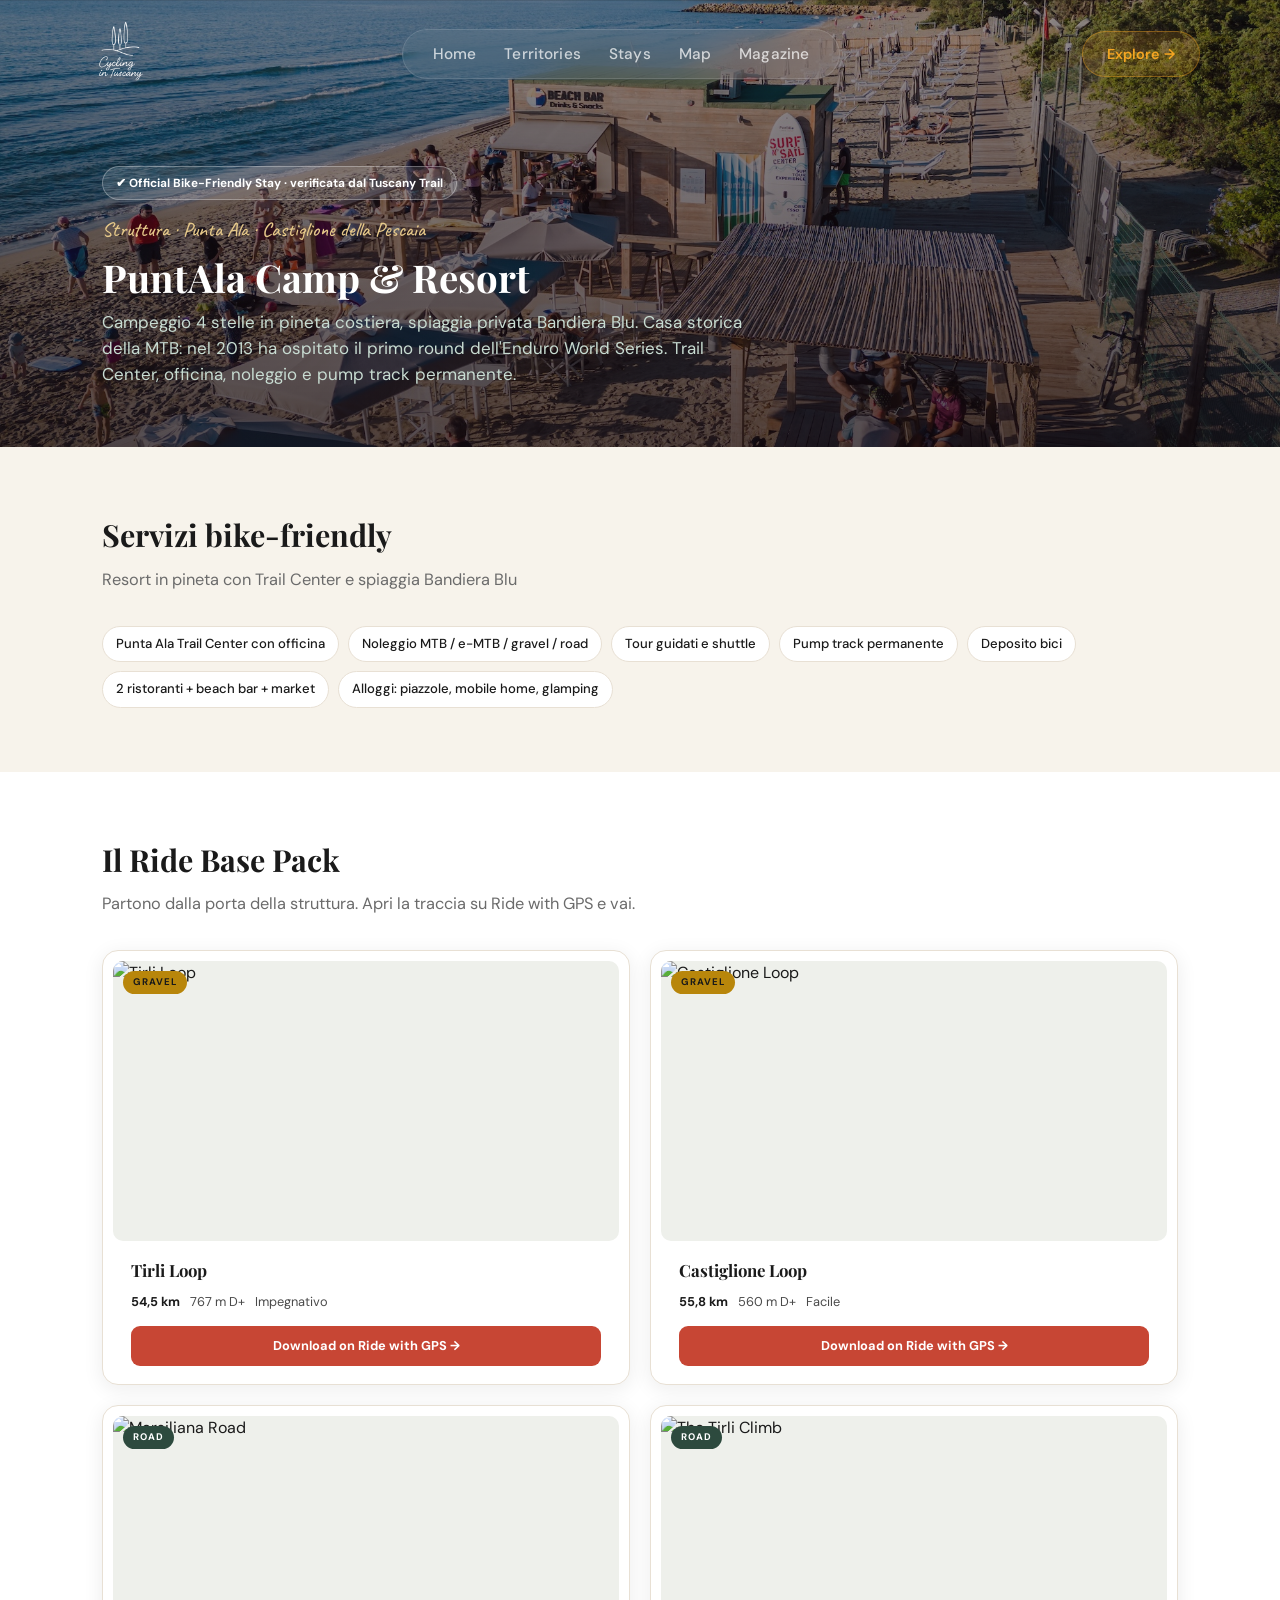
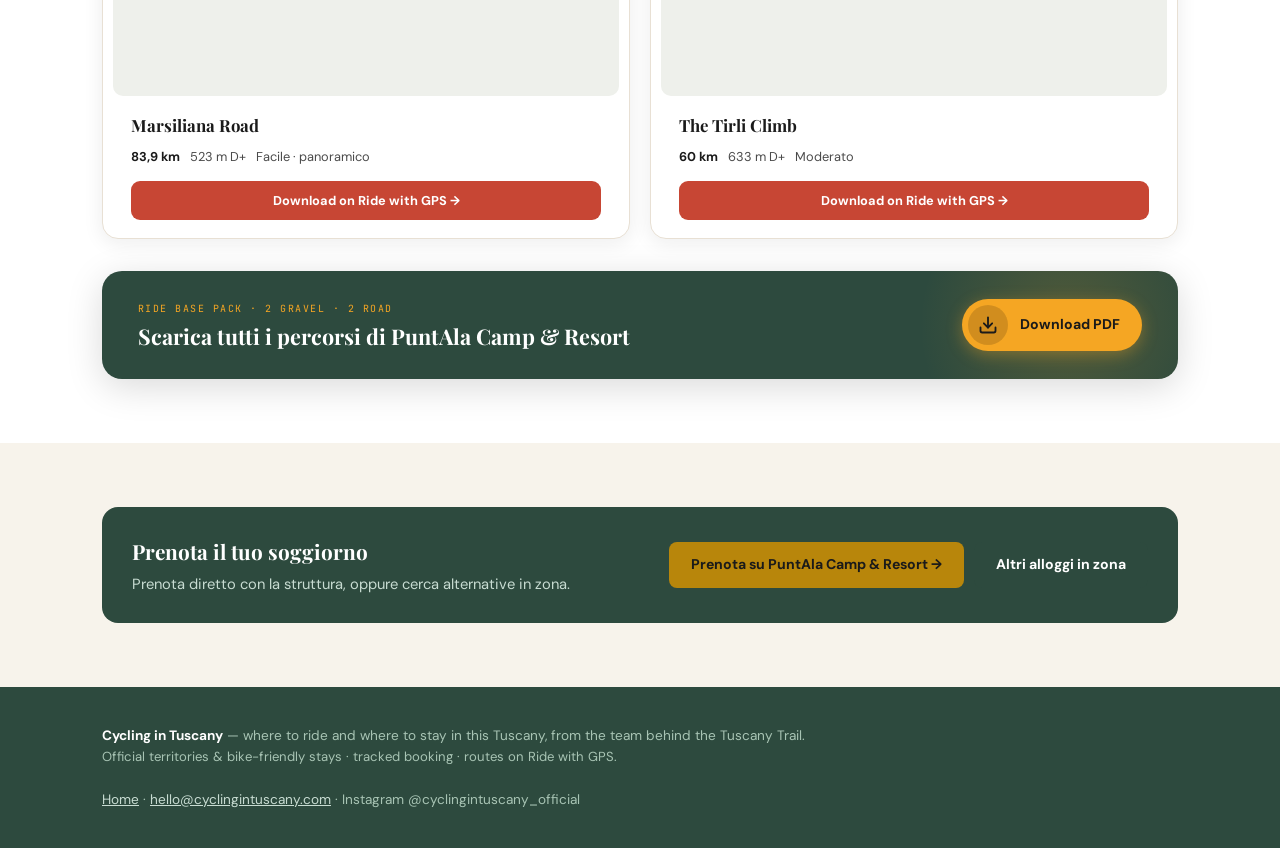
==== strutture/punta-ala.html @ 2495ab02 "primo commit — cycling in tuscany site" ====
<!doctype html><html lang="en"><head><meta charset="utf-8">
<meta name="viewport" content="width=device-width,initial-scale=1">
<title>PuntAla Camp & Resort — Cycling in Tuscany</title>
<link rel="stylesheet" href="../assets/style.css">
<link rel="stylesheet" href="https://unpkg.com/maplibre-gl@4.7.1/dist/maplibre-gl.css"/>
</head><body>
<header class="nav-glass" id="main-nav">
<div class="nav-inner">
<a class="brand" href="../index.html"><img src="../assets/logo.png" alt="Cycling in Tuscany"></a>
<nav class="nav-pill"><ul>
<li><a href="../index.html">Home</a></li>
<li><a href="../index.html#territories">Territories</a></li>
<li><a href="../index.html#stays">Stays</a></li>
<li><a href="../index.html#map">Map</a></li>
<li><a href="../index.html#magazine">Magazine</a></li>
</ul></nav>
<div class="nav-right">
<a class="btn-pill-cta" href="../index.html#map">Explore →</a>
<button class="nav-burger" id="nav-burger" aria-label="Menu">
<span></span><span></span><span></span>
</button>
</div>
</div>
<div class="nav-mobile-panel" id="nav-mobile-panel">
<ul>
<li><a href="../index.html">Home</a></li>
<li><a href="../index.html#territories">Territories</a></li>
<li><a href="../index.html#stays">Stays</a></li>
<li><a href="../index.html#map">Map</a></li>
<li><a href="../index.html#magazine">Magazine</a></li>
</ul>
<a class="btn-pill-cta" href="../index.html#map" style="margin-top:8px;display:inline-block">Explore the map →</a>
</div>
</header>
<script>
(function(){
  var nav=document.getElementById('main-nav');
  var burger=document.getElementById('nav-burger');
  var panel=document.getElementById('nav-mobile-panel');
  var threshold=80;
  function upd(){
    if(window.scrollY>threshold)nav.classList.add('nav-solid');
    else nav.classList.remove('nav-solid');
  }
  window.addEventListener('scroll',upd,{passive:true});
  upd();
  burger.addEventListener('click',function(){
    var open=nav.classList.toggle('nav-open');
    burger.classList.toggle('is-open',open);
  });
  panel.querySelectorAll('a').forEach(function(a){
    a.addEventListener('click',function(){
      nav.classList.remove('nav-open');
      burger.classList.remove('is-open');
    });
  });
})();
</script>
<div class="hero" style="background-image:linear-gradient(rgba(20,10,15,.45),rgba(20,10,15,.72)),url(../images/punta-ala.jpg);background-size:cover;background-position:center"><div class="wrap"><div class="badge-verif">✔ Official Bike-Friendly Stay · verificata dal Tuscany Trail</div><div class="kick">Struttura · Punta Ala · Castiglione della Pescaia</div><h1>PuntAla Camp & Resort</h1><p class="lead">Campeggio 4 stelle in pineta costiera, spiaggia privata Bandiera Blu. Casa storica della MTB: nel 2013 ha ospitato il primo round dell'Enduro World Series. Trail Center, officina, noleggio e pump track permanente.</p></div></div>
<section><div class="wrap"><h2 class="sec">Servizi bike-friendly</h2><p class="sub">Resort in pineta con Trail Center e spiaggia Bandiera Blu</p><div class="chips"><span class="chip">Punta Ala Trail Center con officina</span><span class="chip">Noleggio MTB / e-MTB / gravel / road</span><span class="chip">Tour guidati e shuttle</span><span class="chip">Pump track permanente</span><span class="chip">Deposito bici</span><span class="chip">2 ristoranti + beach bar + market</span><span class="chip">Alloggi: piazzole, mobile home, glamping</span></div></div></section>
<section id="percorsi" style="background:#fff"><div class="wrap">
<h2 class="sec">Il Ride Base Pack</h2><p class="sub">Partono dalla porta della struttura. Apri la traccia su Ride with GPS e vai.</p>
<div class="grid g2"><div class="rcard">
<div class="rcard-preview" style="background:#eef0eb"><img src="https://ridewithgps.com/routes/53993824/full.png" alt="Tirli Loop" loading="lazy" style="width:100%;height:100%;object-fit:contain;display:block">
<span class="rcard-badge gravel">Gravel</span></div>
<div class="rcard-body">
<h4>Tirli Loop</h4>
<div class="rcard-meta"><span><b>54,5 km</b></span><span>767 m D+</span><span>Impegnativo</span></div>
<div class="rcard-reveal"><p class="rcard-hi">Castiglione della Pescaia, Tirli, Cala Violina</p><span class="rcard-surface">43% sterrato</span></div>
<a class="rcard-cta" href="https://ridewithgps.com/routes/53993824" target="_blank" rel="noopener">Download on Ride with GPS →</a>
</div></div><div class="rcard">
<div class="rcard-preview" style="background:#eef0eb"><img src="https://ridewithgps.com/routes/53993827/full.png" alt="Castiglione Loop" loading="lazy" style="width:100%;height:100%;object-fit:contain;display:block">
<span class="rcard-badge gravel">Gravel</span></div>
<div class="rcard-body">
<h4>Castiglione Loop</h4>
<div class="rcard-meta"><span><b>55,8 km</b></span><span>560 m D+</span><span>Facile</span></div>
<div class="rcard-reveal"><p class="rcard-hi">Castiglione, Pian d'Alma, Diaccia Botrona</p><span class="rcard-surface">52% gravel</span></div>
<a class="rcard-cta" href="https://ridewithgps.com/routes/53993827" target="_blank" rel="noopener">Download on Ride with GPS →</a>
</div></div><div class="rcard">
<div class="rcard-preview" style="background:#eef0eb"><img src="https://ridewithgps.com/routes/53993830/full.png" alt="Marsiliana Road" loading="lazy" style="width:100%;height:100%;object-fit:contain;display:block">
<span class="rcard-badge road">Road</span></div>
<div class="rcard-body">
<h4>Marsiliana Road</h4>
<div class="rcard-meta"><span><b>83,9 km</b></span><span>523 m D+</span><span>Facile · panoramico</span></div>
<div class="rcard-reveal"><p class="rcard-hi">Maremma, strada della Marsiliana, Follonica</p><span class="rcard-surface">asfalto</span></div>
<a class="rcard-cta" href="https://ridewithgps.com/routes/53993830" target="_blank" rel="noopener">Download on Ride with GPS →</a>
</div></div><div class="rcard">
<div class="rcard-preview" style="background:#eef0eb"><img src="https://ridewithgps.com/routes/53994046/full.png" alt="The Tirli Climb" loading="lazy" style="width:100%;height:100%;object-fit:contain;display:block">
<span class="rcard-badge road">Road</span></div>
<div class="rcard-body">
<h4>The Tirli Climb</h4>
<div class="rcard-meta"><span><b>60 km</b></span><span>633 m D+</span><span>Moderato</span></div>
<div class="rcard-reveal"><p class="rcard-hi">Castiglione della Pescaia, salita di Tirli</p><span class="rcard-surface">asfalto</span></div>
<a class="rcard-cta" href="https://ridewithgps.com/routes/53994046" target="_blank" rel="noopener">Download on Ride with GPS →</a>
</div></div></div>
<div class="pack-dl-bar">
  <div class="pack-dl-bar-glow"></div>
  <div class="pack-dl-bar-left">
    <div class="pack-dl-label">Ride Base Pack · 2 gravel · 2 road</div>
    <h3 class="pack-dl-title">Scarica tutti i percorsi di PuntAla Camp & Resort</h3>
  </div>
  <div class="pack-dl-bar-right">
    <a class="pack-dl-btn" href="../../guide-pdf/Ride-Base-Pack-Punta-Ala.pdf" target="_blank">
      <span class="pack-dl-circle"><svg width="20" height="20" viewBox="0 0 24 24" fill="none" stroke="#1a1a1a" stroke-width="2.2" stroke-linecap="round" stroke-linejoin="round"><path d="M21 15v4a2 2 0 0 1-2 2H5a2 2 0 0 1-2-2v-4"/><polyline points="7 10 12 15 17 10"/><line x1="12" y1="15" x2="12" y2="3"/></svg></span>
      Download PDF
    </a>
  </div>
</div>
</div></section>
<section><div class="wrap"><div class="cta-band"><div><h3>Prenota il tuo soggiorno</h3><p>Prenota diretto con la struttura, oppure cerca alternative in zona.</p></div><div style="display:flex;gap:10px;flex-wrap:wrap"><a class="btn gold" href="https://www.campingpuntala.it/" target="_blank" rel="noopener">Prenota su PuntAla Camp & Resort →</a><a class="btn dark" href="https://www.stay22.com/allez/roam?aid=694570b3581ec595fca56708&campaign=tuscanytrail&lat=42.811&lng=10.741&product_medium=apps" target="_blank" rel="noopener">Altri alloggi in zona</a></div></div></div></section>
<footer><div class="wrap">
<b style="color:#fff">Cycling in Tuscany</b> — where to ride and where to stay in this Tuscany, from the team behind the Tuscany Trail.<br>
<span class="small">Official territories & bike-friendly stays · tracked booking · routes on Ride with GPS.</span><br><br>
<a href="../index.html">Home</a> · <a href="mailto:hello@cyclingintuscany.com">hello@cyclingintuscany.com</a> · Instagram @cyclingintuscany_official
</div></footer></body></html>
---- assets/style.css ----
@import url('https://fonts.googleapis.com/css2?family=Playfair+Display:ital,wght@0,600;0,700;1,600;1,700&family=Caveat:wght@500&family=DM+Sans:wght@400;500&family=JetBrains+Mono:wght@400;500&display=swap');

:root{
  --font-display:'Playfair Display',Georgia,serif;
  --font-handwritten:'Caveat',cursive;
  --font-body:'DM Sans',-apple-system,BlinkMacSystemFont,sans-serif;
  --ev:#c74634;--ev-dark:#a63828;
  --dark:#2d4a3e;--dark-muted:#3d3d3d;
  --gold:#b8860b;
  --cream:#f7f3eb;--cream-light:#faf8f4;
  --surface:#fff;--muted:#6b6b6b;--border:#e8e0d4;--fg:#1a1a1a;
  --shadow-sm:0 2px 8px rgba(26,26,26,.06);
  --shadow-md:0 4px 20px rgba(26,26,26,.08);
  --shadow-lg:0 8px 40px rgba(26,26,26,.12);
}
*{box-sizing:border-box}
body{margin:0;font-family:var(--font-body);color:var(--fg);background:var(--cream);line-height:1.55}
h1,h2,h3,h4{font-family:var(--font-display)}
a{color:var(--ev)}
.wrap{max-width:1120px;margin:0 auto;padding:0 22px}

/* ===== NAV GLASS ===== */
header.nav-glass{position:fixed;top:0;left:0;right:0;z-index:1000;padding:14px 28px;pointer-events:none;transition:background .3s ease,box-shadow .3s ease,padding .3s ease}
header.nav-glass.nav-solid{background:rgba(9,20,14,.96);backdrop-filter:blur(20px);-webkit-backdrop-filter:blur(20px);box-shadow:0 1px 0 rgba(255,255,255,.07);padding:10px 28px}
header.nav-glass *{pointer-events:auto}
.nav-inner{max-width:1120px;margin:0 auto;display:flex;align-items:center;justify-content:space-between;gap:16px}
.brand{display:flex;align-items:center;text-decoration:none;line-height:1}
.brand img{height:80px;width:auto;display:block;filter:brightness(0) invert(1);opacity:1}
.nav-pill{background:rgba(255,255,255,.07);backdrop-filter:blur(16px);-webkit-backdrop-filter:blur(16px);border:1px solid rgba(255,255,255,.13);border-radius:999px;padding:12px 30px}
.nav-pill ul{list-style:none;display:flex;gap:28px;margin:0;padding:0}
.nav-pill ul a{color:rgba(255,255,255,.72);text-decoration:none;font-size:.96rem;font-weight:500;letter-spacing:.01em;transition:color .2s}
.nav-pill ul a:hover{color:#f5a623}
.nav-right{display:flex;align-items:center;gap:12px}
.sys-tag{display:flex;align-items:center;gap:7px;font-family:'JetBrains Mono',monospace;font-size:.64rem;letter-spacing:.16em;text-transform:uppercase;color:rgba(255,255,255,.45);white-space:nowrap}
.sys-dot{width:6px;height:6px;border-radius:50%;background:#f5a623;animation:syspulse 2s ease-in-out infinite;flex-shrink:0}
@keyframes syspulse{0%,100%{opacity:1;transform:scale(1)}50%{opacity:.4;transform:scale(1.4)}}
.btn-pill-cta{background:rgba(245,166,35,.14);color:#f5a623;border:1px solid rgba(245,166,35,.38);border-radius:999px;padding:11px 24px;font-size:.9rem;font-weight:600;text-decoration:none;transition:all .22s cubic-bezier(.4,0,.2,1)}
.btn-pill-cta:hover{background:#f5a623;color:#0a0a0a;box-shadow:0 0 22px rgba(245,166,35,.4)}
/* hamburger button */
.nav-burger{display:none;flex-direction:column;justify-content:center;gap:5px;background:rgba(255,255,255,.08);border:1px solid rgba(255,255,255,.14);border-radius:10px;padding:9px 11px;cursor:pointer;width:42px;height:42px;pointer-events:auto}
.nav-burger span{display:block;height:2px;background:#fff;border-radius:2px;transition:transform .25s ease,opacity .25s ease}
.nav-burger.is-open span:nth-child(1){transform:translateY(7px) rotate(45deg)}
.nav-burger.is-open span:nth-child(2){opacity:0}
.nav-burger.is-open span:nth-child(3){transform:translateY(-7px) rotate(-45deg)}
/* mobile dropdown panel */
.nav-mobile-panel{display:none;position:absolute;top:100%;left:16px;right:16px;background:rgba(9,20,14,.96);backdrop-filter:blur(20px);-webkit-backdrop-filter:blur(20px);border:1px solid rgba(255,255,255,.12);border-radius:18px;padding:22px 24px 24px;margin-top:8px;box-shadow:0 16px 48px rgba(0,0,0,.5)}
.nav-mobile-panel ul{list-style:none;margin:0 0 16px;padding:0;display:flex;flex-direction:column;gap:4px}
.nav-mobile-panel ul a{display:block;color:rgba(255,255,255,.82);text-decoration:none;font-size:1.08rem;font-weight:500;padding:11px 0;border-bottom:1px solid rgba(255,255,255,.07);transition:color .18s}
.nav-mobile-panel ul li:last-child a{border-bottom:none}
.nav-mobile-panel ul a:hover{color:#f5a623}
header.nav-glass.nav-open .nav-mobile-panel{display:block}
@media(max-width:820px){.nav-pill{display:none}.sys-tag{display:none}.nav-burger{display:flex}}
@media(max-width:560px){.btn-pill-cta{display:none}}

/* photo slots */
.photo{background-size:cover;background-position:center;position:relative}
.photo .cap{position:absolute;left:10px;bottom:10px;background:rgba(0,0,0,.5);color:#fff;font-size:.64rem;letter-spacing:.02em;padding:4px 9px;border-radius:6px;font-weight:600}

/* kicker — handwritten */
.kick{font-family:var(--font-handwritten);font-size:1.25rem;font-weight:500;letter-spacing:0;text-transform:none;color:#e6c98a;margin-bottom:10px}

/* ===== GLASS HERO (home) ===== */
.hero-glass{position:relative;min-height:100vh;display:flex;align-items:center;overflow:hidden;background:#09140e;padding-top:80px}
.hero-bg{position:absolute;inset:0;background-size:cover;background-position:center;opacity:.32;filter:saturate(.75)}
.hero-glow-gold{position:absolute;top:-80px;right:-60px;width:650px;height:650px;background:radial-gradient(circle,rgba(245,166,35,.22) 0%,transparent 65%);filter:blur(60px);pointer-events:none}
.hero-glow-green{position:absolute;bottom:-60px;left:5%;width:500px;height:500px;background:radial-gradient(circle,rgba(45,74,62,.55) 0%,transparent 70%);filter:blur(80px);pointer-events:none}
.hero-grid{position:relative;z-index:2;display:grid;grid-template-columns:1.15fr 1fr;gap:56px;align-items:center;padding-top:48px;padding-bottom:80px}
.hero-left{min-width:0}
.hero-sys-tag{display:inline-flex;align-items:center;gap:8px;font-family:'JetBrains Mono',monospace;font-size:.65rem;letter-spacing:.18em;text-transform:uppercase;color:rgba(255,255,255,.45);margin-bottom:24px}
.hero-title{font-size:4.6rem;line-height:.9;color:#fff;margin:0 0 26px;letter-spacing:-.03em;font-weight:700;font-family:var(--font-display)}
.hero-em{font-style:italic;background:linear-gradient(90deg,#f5a623 0%,#e6c98a 60%,rgba(255,255,255,.9) 100%);-webkit-background-clip:text;-webkit-text-fill-color:transparent;background-clip:text}
.hero-lead{font-size:1.04rem;color:rgba(255,255,255,.62);max-width:460px;line-height:1.68;margin:0 0 36px}
.hero-actions{display:flex;gap:13px;flex-wrap:wrap;align-items:center}
.btn.neon-glow{box-shadow:0 0 28px rgba(245,166,35,.35);border-radius:999px;padding:13px 28px}
.btn.ghost-white{background:transparent;border:1px solid rgba(255,255,255,.22);color:rgba(255,255,255,.78);padding:12px 22px;border-radius:999px;text-decoration:none;font-size:.88rem;font-weight:500;transition:all .22s;display:inline-block}
.btn.ghost-white:hover{background:rgba(255,255,255,.1);color:#fff}
/* glass card right */
.hero-right{position:relative;padding-bottom:40px}
.glass-hero-card{background:rgba(255,255,255,.05);backdrop-filter:blur(20px);-webkit-backdrop-filter:blur(20px);border:1px solid rgba(255,255,255,.13);border-radius:1.6rem;overflow:hidden;box-shadow:0 24px 64px rgba(0,0,0,.55)}
@keyframes floatanim{0%,100%{transform:translateY(0)}50%{transform:translateY(-14px)}}
.glass-card-img{height:240px;background-size:cover;background-position:center;position:relative}
.glass-card-badge{position:absolute;top:12px;left:12px;background:rgba(245,166,35,.92);color:#1a1a1a;font-size:.62rem;font-weight:700;letter-spacing:.1em;text-transform:uppercase;padding:5px 12px;border-radius:999px}
.glass-card-body{padding:20px 22px 22px}
.glass-card-label{font-family:'JetBrains Mono',monospace;font-size:.62rem;letter-spacing:.12em;text-transform:uppercase;color:#f5a623;margin-bottom:6px}
.glass-hero-card h3{font-size:1.28rem;color:#fff;margin:0 0 5px}
.glass-card-meta{font-size:.78rem;color:rgba(255,255,255,.42);margin-bottom:14px}
.glass-card-link{font-size:.82rem;font-weight:600;color:#f5a623;text-decoration:none;letter-spacing:.02em}
.glass-card-link:hover{color:#e6c98a}
.float-badge{position:absolute;bottom:-14px;left:-24px;background:rgba(30,50,40,.75);backdrop-filter:blur(14px);-webkit-backdrop-filter:blur(14px);border:1px solid rgba(255,255,255,.14);border-radius:999px;padding:10px 18px;display:flex;align-items:center;gap:8px;font-size:.76rem;color:rgba(255,255,255,.82);font-weight:600;box-shadow:0 8px 28px rgba(0,0,0,.35);white-space:nowrap}
/* subpage hero — keep padding for fixed nav */
.hero,.feature,.fullhero{padding-top:0}
.hero .wrap,.feature .wrap,.fullhero .wrap{padding-top:96px}
@media(max-width:860px){.hero-grid{grid-template-columns:1fr}.hero-right{display:none}.hero-title{font-size:3.2rem}}
@media(max-width:480px){.hero-title{font-size:2.4rem}}

/* feature (Campiglia) */
.feature{position:relative;min-height:70vh;display:flex;align-items:flex-end;color:#fff;background-size:cover;background-position:center;border-bottom:5px solid var(--gold)}
.feature .wrap{position:relative;z-index:2;padding-bottom:52px;padding-top:60px}
.feature .ribbon{display:inline-block;background:var(--gold);color:#1a1a1a;font-weight:700;font-size:.7rem;letter-spacing:.1em;text-transform:uppercase;padding:6px 13px;border-radius:999px;margin-bottom:16px;font-family:var(--font-body)}
.feature h2{font-size:2.6rem;margin:.2em 0 .35em;line-height:1.05;max-width:600px}
.feature p{font-size:1.08rem;max-width:620px;color:#f2ede9;margin:0 0 22px}
@media(max-width:640px){.feature h2{font-size:1.9rem}}

/* buttons */
.btn{display:inline-block;text-decoration:none;font-weight:700;font-size:.88rem;padding:12px 22px;border-radius:8px;text-align:center;cursor:pointer;font-family:var(--font-body)}
.btn.gold{background:var(--gold);color:#1a1a1a}
.btn.primary{background:var(--ev);color:#fff}
.btn.dark{background:var(--dark);color:#fff}
.btn.ghost{background:transparent;border:1.7px solid var(--ev);color:var(--ev)}
.btn.light{background:#fff;color:var(--dark)}

/* sections */
section{padding:64px 0}
h2.sec{font-size:1.9rem;margin:0 0 8px}
.sub{color:var(--muted);margin:0 0 34px;font-size:1.02rem;max-width:640px}
.grid{display:grid;gap:20px}
.g3{grid-template-columns:repeat(3,1fr)}
@media(max-width:900px){.g3{grid-template-columns:1fr}}

/* ===== DESTINATION CARDS (stays) ===== */
.stays-grid{display:grid;grid-template-columns:repeat(3,1fr);gap:20px;max-width:1320px;margin:0 auto}
.dcard-outer{width:100%;height:560px}
.dcard{position:relative;width:100%;height:100%;border-radius:20px;overflow:hidden;box-shadow:0 0 40px -15px hsl(var(--tc)/.5);transition:transform .5s ease,box-shadow .5s ease}
.dcard:hover{transform:scale(1.03);box-shadow:0 0 60px -15px hsl(var(--tc)/.65)}
.dcard-bg{position:absolute;inset:0;background-size:cover;background-position:center;transition:transform .5s ease}
.dcard:hover .dcard-bg{transform:scale(1.1)}
.dcard-grad{position:absolute;inset:0;background:linear-gradient(to top,hsl(var(--tc)/.92),hsl(var(--tc)/.62) 30%,transparent 62%)}
.dcard-cover{position:absolute;inset:0;z-index:1}
.dcard-body{position:relative;z-index:2;display:flex;flex-direction:column;justify-content:flex-end;height:100%;padding:26px;color:#fff}
.dcard-body h3{font-size:1.9rem;font-weight:700;letter-spacing:-.025em;margin:0 0 5px;color:#fff;font-family:var(--font-display);line-height:1.05}
.dcard-body p{font-size:.85rem;color:rgba(255,255,255,.78);margin:0;font-weight:500}
.dcard-btn{position:relative;z-index:3;margin-top:22px;display:flex;align-items:center;justify-content:space-between;background:hsl(var(--tc)/.2);backdrop-filter:blur(12px);-webkit-backdrop-filter:blur(12px);border:1px solid hsl(var(--tc)/.32);border-radius:10px;padding:12px 16px;color:#fff;font-size:.84rem;font-weight:600;letter-spacing:.03em;text-decoration:none;transition:background .3s,border-color .3s}
.dcard:hover .dcard-btn{background:hsl(var(--tc)/.42);border-color:hsl(var(--tc)/.55)}
.dcard-btn svg,.dcard-btn-sec svg{transition:transform .3s;flex-shrink:0}
.dcard:hover .dcard-btn svg,.dcard:hover .dcard-btn-sec svg{transform:translateX(4px)}
.dcard-btn-sec{position:relative;z-index:3;margin-top:10px;display:flex;align-items:center;justify-content:space-between;background:#f5a623;border:none;border-radius:10px;padding:12px 16px;color:#1a1a1a;font-size:.84rem;font-weight:700;letter-spacing:.03em;text-decoration:none;box-shadow:0 4px 18px rgba(245,166,35,.35);transition:background .3s,box-shadow .3s,transform .2s}
.dcard:hover .dcard-btn-sec{background:#ffc142;box-shadow:0 6px 24px rgba(245,166,35,.55);transform:translateY(-1px)}
@media(max-width:860px){.stays-grid{grid-template-columns:1fr}.dcard-outer{height:400px}}
@media(max-width:560px){.dcard-outer{height:340px}}

/* territory cards + coming soon */
.tcard{position:relative;display:flex;flex-direction:column;overflow:hidden;border-radius:16px;background:var(--surface);border:1px solid var(--border);box-shadow:var(--shadow-md);text-decoration:none;color:inherit;transition:.2s;min-height:280px;justify-content:flex-end}
.tcard:hover{transform:translateY(-4px);box-shadow:var(--shadow-lg)}
.tcard .photo{position:absolute;inset:0;height:100%}
.tcard .tbody{position:relative;z-index:2;padding:22px;color:#fff;background:linear-gradient(transparent,rgba(26,26,26,.88))}
.tcard .tag{font-size:.64rem;font-weight:700;letter-spacing:.08em;text-transform:uppercase;color:#e6c98a;font-family:var(--font-body)}
.tcard h3{margin:5px 0 3px;font-size:1.35rem}
.tcard .town{color:#e9dde4;font-size:.86rem;margin:0 0 8px}
.tcard .go{font-weight:700;font-size:.84rem;color:#fff;font-family:var(--font-body)}
.tsoon{display:flex;align-items:center;justify-content:center;text-align:center;min-height:280px;border-radius:16px;border:2px dashed #d9cfc4;color:var(--muted);background:#fff;font-weight:700}
.tsoon span{display:block;font-size:.7rem;letter-spacing:.1em;text-transform:uppercase;color:var(--ev);margin-bottom:6px;font-family:var(--font-body)}

/* leaflet */
#map-el,#map-ter{height:620px;margin-top:0}
.map-hcard{border-radius:1.6rem 1.6rem 0 0;overflow:hidden;box-shadow:0 8px 40px rgba(0,0,0,.18);margin-bottom:0}
.map-hcard-body{background:rgba(30,52,42,.62);backdrop-filter:blur(20px);-webkit-backdrop-filter:blur(20px);border:1px solid rgba(255,255,255,.1);border-bottom:none;padding:36px 40px;text-align:center}
.mapleg{display:flex;gap:20px;flex-wrap:wrap;margin-top:16px;font-size:.84rem}
.mapleg span{display:inline-flex;align-items:center;gap:7px}
.dot{width:13px;height:13px;border-radius:50%;display:inline-block}

/* cta band + editorial + accordion */
.cta-band{background:var(--dark);color:#fff;border-radius:16px;padding:28px 30px;display:flex;align-items:center;justify-content:space-between;gap:22px;flex-wrap:wrap}
.cta-band h3{margin:0;font-size:1.3rem}.cta-band p{margin:5px 0 0;color:#c8dcd2;font-size:.92rem}
.card{background:var(--surface);border:1px solid var(--border);border-radius:14px;padding:18px 20px;box-shadow:var(--shadow-sm)}
.card h3{margin:.1em 0 .4em;font-size:1.12rem}.card p{margin:0;color:#4a4a4a;font-size:.92rem}
.chips{display:flex;flex-wrap:wrap;gap:9px}.chip{background:#fff;border:1px solid var(--border);border-radius:999px;padding:7px 13px;font-size:.82rem;font-weight:500}
/* route cards */
.rcard{background:var(--surface);border:1px solid var(--border);border-radius:16px;overflow:hidden;box-shadow:var(--shadow-md);transition:transform .3s cubic-bezier(.25,1,.5,1),box-shadow .3s ease;padding:10px 10px 0}
.rcard:hover{transform:translateY(-5px);box-shadow:var(--shadow-lg)}
.rcard-preview{position:relative;height:280px;overflow:hidden;border-radius:10px}
.rp-gravel{background:linear-gradient(135deg,#c9960e 0%,#7a5010 100%)}
.rp-road{background:linear-gradient(135deg,#2d4a3e 0%,#182d25 100%)}
.rcard-badge{position:absolute;top:10px;left:10px;font-size:.6rem;font-weight:700;letter-spacing:.1em;text-transform:uppercase;padding:4px 10px;border-radius:999px;font-family:var(--font-body)}
.rcard-badge.gravel{background:#b8860b;color:#1a1a1a}
.rcard-badge.road{background:#2d4a3e;color:#fff}
.rcard-body{padding:16px 18px 18px}
.rcard h4{margin:0 0 9px;font-size:1.05rem;font-family:var(--font-display);color:var(--fg)}
.rcard-meta{display:flex;gap:10px;flex-wrap:wrap;font-size:.8rem;color:#4a4a4a}
.rcard-meta b{color:var(--fg);font-weight:700}
.rcard-reveal{max-height:0;overflow:hidden;transition:max-height .3s ease,opacity .25s ease;opacity:0}
.rcard:hover .rcard-reveal{max-height:120px;opacity:1}
.rcard-hi{font-size:.82rem;color:var(--muted);margin:9px 0 6px}
.rcard-surface{display:inline-block;font-size:.72rem;color:var(--dark);background:#f0ece4;border-radius:6px;padding:3px 9px;font-weight:500;font-family:var(--font-body)}
.rcard-cta{display:block;margin-top:14px;background:var(--ev);color:#fff;font-weight:700;font-size:.8rem;padding:10px 14px;border-radius:9px;text-decoration:none;text-align:center;font-family:var(--font-body)}
.rcard-cta:hover{background:var(--ev-dark);color:#fff}
.g2{grid-template-columns:repeat(2,1fr)}@media(max-width:820px){.g2{grid-template-columns:1fr}}

/* subpage hero */
.hero{color:#fff;padding:70px 0 60px;background:linear-gradient(120deg,var(--dark),#1a3a2e)}
.hero.premium{background:linear-gradient(120deg,#2d4a3e,#6b4a10 120%);border-bottom:4px solid var(--gold)}
.hero h1{font-size:2.4rem;margin:.3em 0 .3em;line-height:1.05;max-width:760px}.hero p.lead{font-size:1.06rem;max-width:640px;color:#c8dcd2;margin:0}
.ribbon{display:inline-block;background:var(--gold);color:#1a1a1a;font-weight:700;font-size:.7rem;letter-spacing:.1em;text-transform:uppercase;padding:6px 13px;border-radius:999px;margin-bottom:14px;font-family:var(--font-body)}
.ribbon.std{background:#c8dcd2;color:#2d4a3e}
.badge-verif{display:inline-flex;align-items:center;gap:7px;background:rgba(255,255,255,.12);border:1px solid rgba(255,255,255,.3);color:#fff;font-weight:700;font-size:.74rem;padding:7px 13px;border-radius:999px;margin-bottom:14px;font-family:var(--font-body)}
.editorial{background:#fff;border-radius:16px;padding:26px 28px;border:1px solid var(--border);box-shadow:var(--shadow-sm)}.editorial p{font-size:1rem;color:#3a3a3a}
.acc{background:#fff;border:1px solid var(--border);border-radius:12px;margin-bottom:10px;overflow:hidden}.acc summary{cursor:pointer;padding:14px 18px;font-weight:700;list-style:none}.acc summary:focus,.acc summary:focus-visible{outline:none!important;box-shadow:none!important}.acc summary::-webkit-details-marker{display:none}.acc summary::after{content:"+";float:right;color:var(--ev);font-weight:700}.acc[open] summary::after{content:"–"}.acc .ab{padding:0 18px 16px;color:#4a4a4a;font-size:.92rem}

/* pack download bar */
.pack-dl-bar{position:relative;display:flex;align-items:center;justify-content:space-between;gap:24px;margin-top:32px;background:var(--dark);border-radius:20px;padding:28px 36px;overflow:hidden;transition:box-shadow .3s;box-shadow:0 8px 36px rgba(0,0,0,.15)}
.pack-dl-bar:hover{box-shadow:0 12px 48px rgba(0,0,0,.22)}
.pack-dl-bar-glow{position:absolute;right:-40px;top:50%;transform:translateY(-50%);width:300px;height:300px;background:radial-gradient(circle,rgba(245,166,35,.18) 0%,transparent 70%);pointer-events:none}
.pack-dl-bar-left{position:relative;z-index:1}
.pack-dl-label{font-family:'JetBrains Mono',monospace;font-size:.62rem;letter-spacing:.15em;text-transform:uppercase;color:#f5a623;margin-bottom:8px}
.pack-dl-title{font-size:1.35rem;font-weight:700;color:#fff;margin:0;font-family:var(--font-display);line-height:1.2}
.pack-dl-bar-right{position:relative;z-index:1;display:flex;align-items:center;gap:16px;flex-shrink:0}
.pack-dl-btn{display:inline-flex;align-items:center;gap:0;background:#f5a623;color:#1a1a1a;font-weight:700;font-size:.88rem;padding:6px 22px 6px 6px;border-radius:999px;transition:background .2s,transform .2s;box-shadow:0 4px 16px rgba(245,166,35,.35);white-space:nowrap;text-decoration:none}
.pack-dl-bar:hover .pack-dl-btn{background:#ffc142;transform:translateY(-1px)}
.pack-dl-circle{display:flex;align-items:center;justify-content:center;width:40px;height:40px;border-radius:50%;background:rgba(0,0,0,.15);margin-right:12px;flex-shrink:0}
@media(max-width:640px){.pack-dl-bar{flex-direction:column;text-align:center;padding:24px}.pack-dl-bar-right{flex-direction:column}}

/* stats strip */
.stat-band{background:var(--dark);padding:40px 0}
.stat-band-grid{display:grid;grid-template-columns:repeat(4,1fr);gap:20px;text-align:center}
.stat-num{font-size:2.6rem;font-weight:900;color:#f5a623;font-family:var(--font-display);line-height:1}
.stat-lbl{color:#a8c4b4;font-size:.72rem;font-weight:700;letter-spacing:.1em;text-transform:uppercase;margin-top:6px}
@media(max-width:600px){.stat-band-grid{grid-template-columns:repeat(2,1fr);gap:28px}}


/* territory hero stats */
.her-stats{display:flex;gap:0;margin-top:36px;border-top:1px solid rgba(255,255,255,.18);padding-top:24px;flex-wrap:wrap}
.her-stat{display:flex;flex-direction:column;padding-right:36px;margin-right:36px;border-right:1px solid rgba(255,255,255,.18)}
.her-stat:last-child{border-right:none;padding-right:0;margin-right:0}
.her-stat-num{font-size:1.5rem;font-weight:900;color:#f5a623;font-family:var(--font-display);line-height:1}
.her-stat-lbl{color:rgba(255,255,255,.6);font-size:.65rem;font-weight:700;letter-spacing:.13em;text-transform:uppercase;margin-top:5px}
@media(max-width:600px){.her-stat{padding-right:24px;margin-right:24px}.her-stat-num{font-size:1.2rem}}


/* social proof band */
.proof-band{background:var(--dark);padding:68px 0;color:#fff}
.proof-layout{display:grid;grid-template-columns:1fr 420px;gap:64px;align-items:center}
.proof-content{min-width:0}
.proof-band h2{font-size:2rem;margin:.4em 0 .6em;max-width:none;color:#fff;line-height:1.15}
.proof-band p{color:#c8dcd2;font-size:1rem;max-width:none;line-height:1.65;margin:0}
.proof-stats{display:flex;gap:40px;margin-top:32px;flex-wrap:wrap}
.proof-stat-num{font-size:1.9rem;font-weight:900;color:#f5a623;font-family:var(--font-display);line-height:1}
.proof-stat-lbl{font-size:.76rem;color:#a8c4b4;margin-top:4px;letter-spacing:.04em}
.proof-img-wrap{aspect-ratio:1/1;border-radius:18px;overflow:hidden;box-shadow:0 12px 48px rgba(0,0,0,.45)}
.proof-img-wrap img{width:100%;height:100%;object-fit:cover;display:block}
.tt-logo{margin:22px 0 28px}
.tt-logo img{height:54px;width:auto;display:block;filter:brightness(0) invert(1)}
.tt-logo-text{font-family:var(--font-display);font-size:1.6rem;font-weight:700;color:#f5a623;letter-spacing:.18em;text-transform:uppercase;line-height:1;display:flex;flex-direction:column;gap:0}
.tt-logo-text span{display:block}
.tt-logo-text span:first-child{font-size:1.1rem;letter-spacing:.32em;color:#a8c4b4;font-weight:400}
@media(max-width:900px){.proof-layout{grid-template-columns:1fr;gap:40px}.proof-img-wrap{max-width:480px}}
@media(max-width:560px){.proof-img-wrap{max-width:100%}}

/* cosa vedere cards (blogs-3 style) */
.cvcard{display:flex;flex-direction:column;gap:0;padding:10px;border-radius:14px;text-decoration:none;color:inherit;transition:background .2s ease;cursor:default}
.cvcard:hover{background:rgba(0,0,0,.03)}
.cvcard-img{aspect-ratio:16/9;border-radius:10px;overflow:hidden;background:var(--border);box-shadow:0 1px 6px rgba(0,0,0,.08),0 0 0 1px rgba(0,0,0,.06);margin-bottom:12px;position:relative}
.cvcard-img img{width:100%;height:100%;object-fit:cover;display:block;transition:transform .45s cubic-bezier(.25,1,.5,1)}
.cvcard:hover .cvcard-img img{transform:scale(1.05)}
.cvcard-img-placeholder{width:100%;height:100%;background:linear-gradient(135deg,#e8e0d4 0%,#d4ccc0 100%);display:flex;align-items:center;justify-content:center}
.cvcard-img-placeholder svg{opacity:.3}
.cvcard-body{padding:4px 6px 6px}
.cvcard h3{margin:0 0 6px;font-size:1.05rem;font-family:var(--font-display);line-height:1.25;font-weight:600}
.cvcard p{margin:0;font-size:.88rem;color:var(--muted);line-height:1.5;display:-webkit-box;-webkit-line-clamp:3;-webkit-box-orient:vertical;overflow:hidden}

/* maplibre pin pulse */
@keyframes pinpulse{0%{transform:scale(1);opacity:.75}60%{transform:scale(2.8);opacity:.15}100%{transform:scale(3.2);opacity:0}}

/* maplibre popup */
.maplibregl-map{overflow:hidden}
#map-el,#map-ter{overflow:hidden;clip-path:inset(0)}
.maplibregl-popup{z-index:1500}
.maplibregl-popup-content{border-radius:12px!important;padding:14px 16px!important;box-shadow:var(--shadow-lg)!important;font-family:var(--font-body)}

footer{background:var(--dark);color:#a8c4b4;padding:38px 0;margin-top:0;font-size:.85rem}footer a{color:#c8dcd2}
.muted{color:var(--muted)}.small{font-size:.82rem}
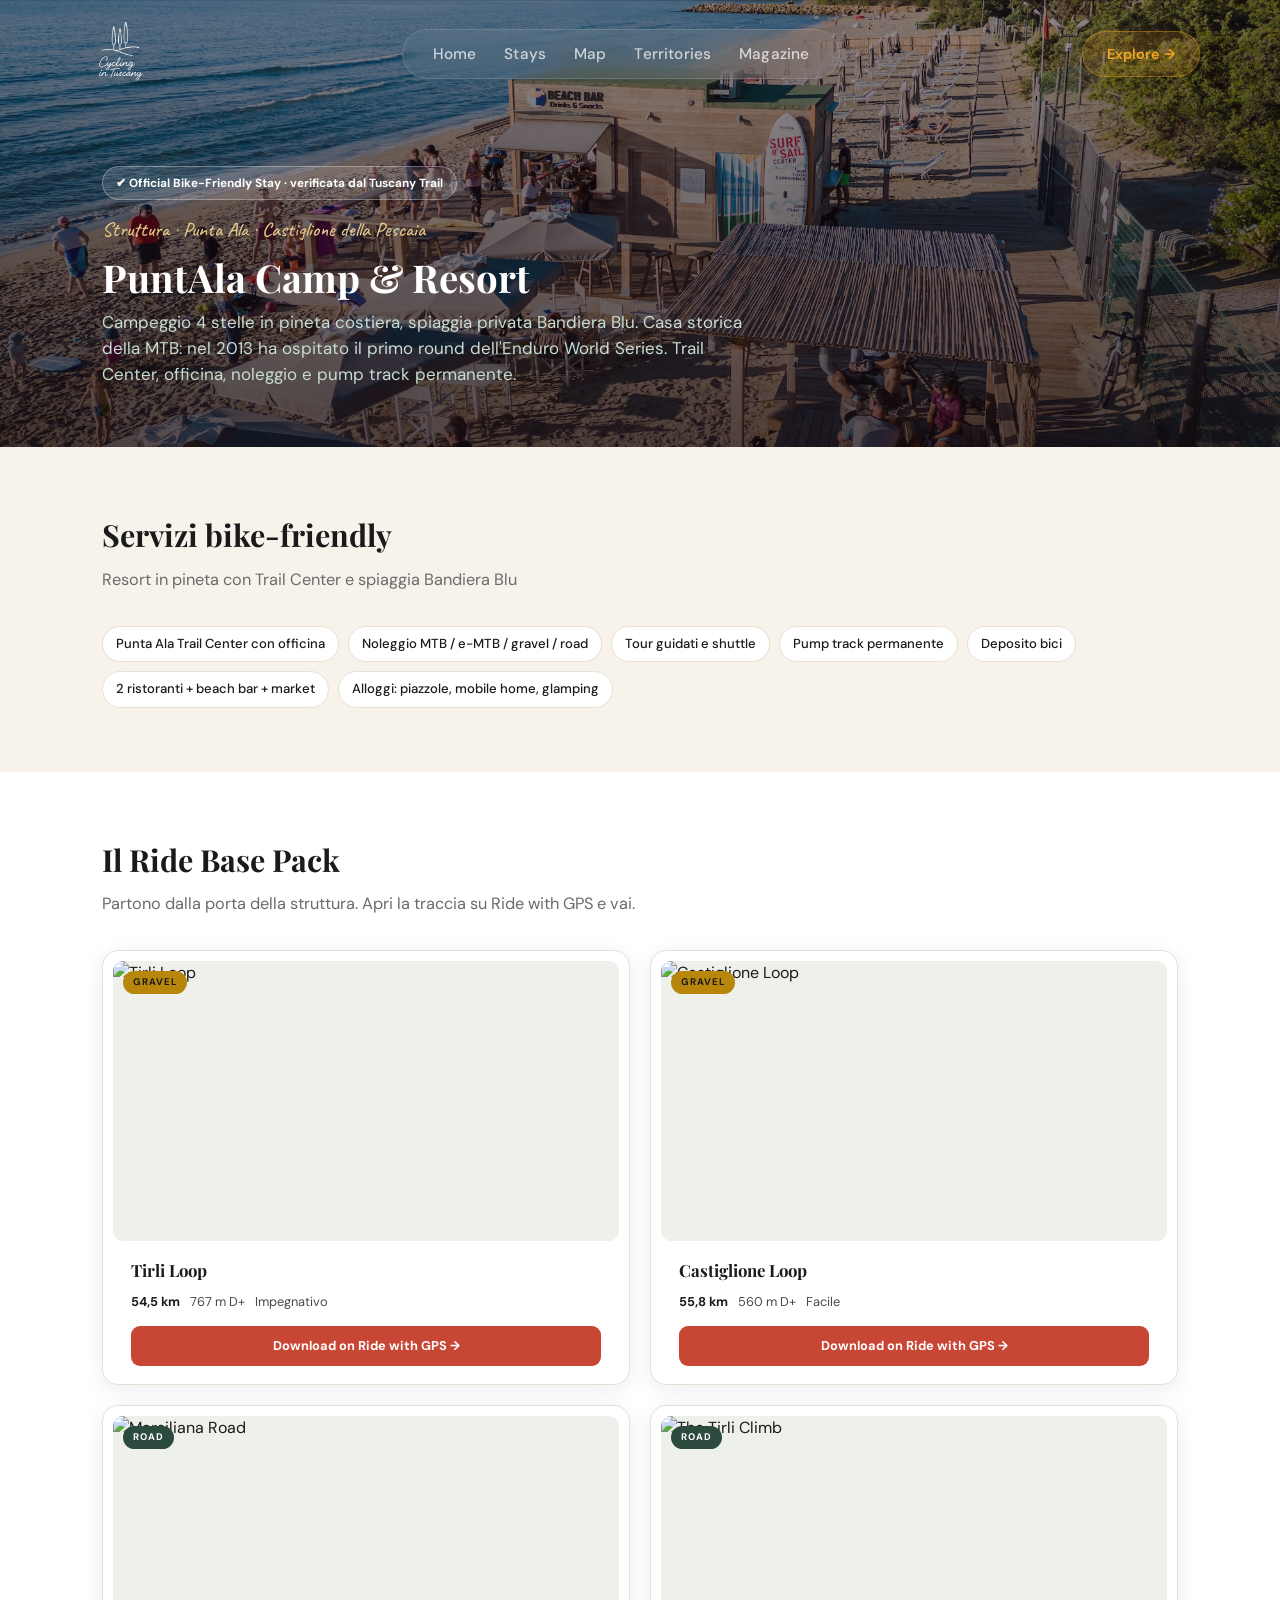
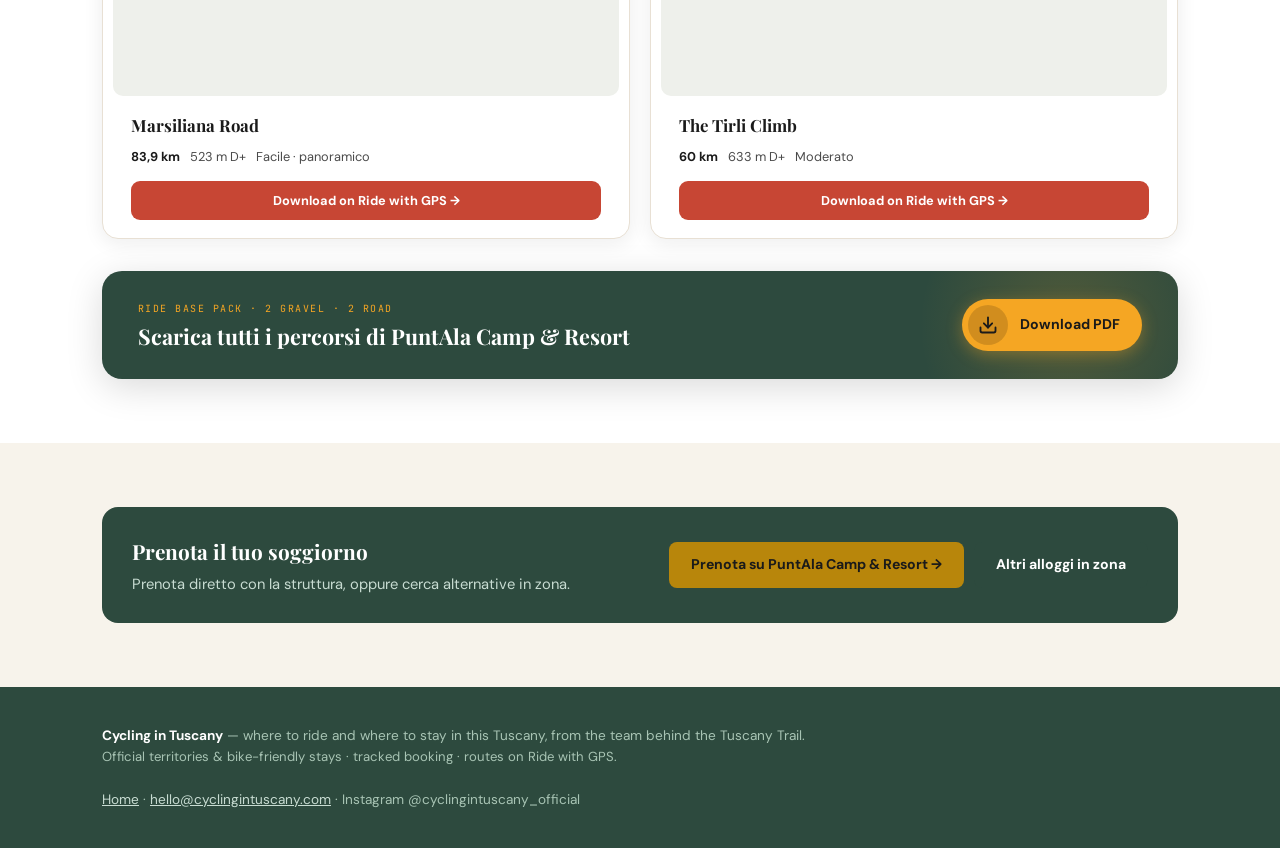
==== commit 67195a83: "nav: ordine voci allineato all'ordine delle sezioni (Stays → Map → Territories)" ====
--- a/strutture/punta-ala.html
+++ b/strutture/punta-ala.html
@@ -9,9 +9,9 @@
 <a class="brand" href="../index.html"><img src="../assets/logo.png" alt="Cycling in Tuscany"></a>
 <nav class="nav-pill"><ul>
 <li><a href="../index.html">Home</a></li>
-<li><a href="../index.html#territories">Territories</a></li>
 <li><a href="../index.html#stays">Stays</a></li>
 <li><a href="../index.html#map">Map</a></li>
+<li><a href="../index.html#territories">Territories</a></li>
 <li><a href="../index.html#magazine">Magazine</a></li>
 </ul></nav>
 <div class="nav-right">
@@ -24,9 +24,9 @@
 <div class="nav-mobile-panel" id="nav-mobile-panel">
 <ul>
 <li><a href="../index.html">Home</a></li>
-<li><a href="../index.html#territories">Territories</a></li>
 <li><a href="../index.html#stays">Stays</a></li>
 <li><a href="../index.html#map">Map</a></li>
+<li><a href="../index.html#territories">Territories</a></li>
 <li><a href="../index.html#magazine">Magazine</a></li>
 </ul>
 <a class="btn-pill-cta" href="../index.html#map" style="margin-top:8px;display:inline-block">Explore the map →</a>
--- a/assets/style.css
+++ b/assets/style.css
@@ -138,7 +138,7 @@
 @media(max-width:860px){.stays-grid{grid-template-columns:1fr}.dcard-outer{height:400px}}
 @media(max-width:560px){.dcard-outer{height:340px}}
 
-/* territory cards + coming soon */
+/* territory cards + coming soon (legacy, unused) */
 .tcard{position:relative;display:flex;flex-direction:column;overflow:hidden;border-radius:16px;background:var(--surface);border:1px solid var(--border);box-shadow:var(--shadow-md);text-decoration:none;color:inherit;transition:.2s;min-height:280px;justify-content:flex-end}
 .tcard:hover{transform:translateY(-4px);box-shadow:var(--shadow-lg)}
 .tcard .photo{position:absolute;inset:0;height:100%}
@@ -149,6 +149,42 @@
 .tcard .go{font-weight:700;font-size:.84rem;color:#fff;font-family:var(--font-body)}
 .tsoon{display:flex;align-items:center;justify-content:center;text-align:center;min-height:280px;border-radius:16px;border:2px dashed #d9cfc4;color:var(--muted);background:#fff;font-weight:700}
 .tsoon span{display:block;font-size:.7rem;letter-spacing:.1em;text-transform:uppercase;color:var(--ev);margin-bottom:6px;font-family:var(--font-body)}
+
+/* ===== TERRITORY CAROUSEL ===== */
+.ter-carousel-hd{display:flex;align-items:flex-end;justify-content:space-between;gap:24px;flex-wrap:wrap;margin-bottom:32px}
+.ter-nav-btns{display:flex;gap:10px;flex-shrink:0}
+.ter-nav-btn{width:44px;height:44px;border-radius:50%;border:1.5px solid var(--border);background:var(--surface);cursor:pointer;display:flex;align-items:center;justify-content:center;color:var(--fg);transition:background .2s,border-color .2s,color .2s,opacity .2s}
+.ter-nav-btn:hover{background:var(--fg);color:#fff;border-color:var(--fg)}
+.ter-nav-btn:disabled{opacity:.28;cursor:default;pointer-events:none}
+.ter-carousel-scroll{display:flex;gap:20px;overflow-x:auto;scroll-snap-type:x mandatory;-webkit-overflow-scrolling:touch;scrollbar-width:none;padding-left:max(22px,calc((100vw - 1120px)/2 + 22px));padding-right:max(22px,calc((100vw - 1120px)/2 + 22px));padding-bottom:4px}
+.ter-carousel-scroll::-webkit-scrollbar{display:none}
+.ter-slide{flex:0 0 340px;scroll-snap-align:start;text-decoration:none;color:inherit;display:block}
+.ter-slide-inner{position:relative;height:490px;border-radius:20px;overflow:hidden;display:flex;flex-direction:column;justify-content:flex-end;box-shadow:0 8px 32px rgba(0,0,0,.18);transition:transform .35s cubic-bezier(.25,1,.5,1),box-shadow .35s ease}
+.ter-slide:hover .ter-slide-inner{transform:scale(1.025);box-shadow:0 16px 52px rgba(0,0,0,.28)}
+.ter-slide-img{position:absolute;inset:0;background-size:cover;background-position:center;transition:transform .45s cubic-bezier(.25,1,.5,1)}
+.ter-slide:hover .ter-slide-img{transform:scale(1.08)}
+.ter-slide-grad{position:absolute;inset:0;background:linear-gradient(transparent 20%,rgba(8,6,4,.48) 52%,rgba(8,6,4,.9) 100%)}
+.ter-slide-body{position:relative;z-index:2;padding:26px;color:#fff}
+.ter-slide-tag{display:block;font-size:.62rem;font-weight:700;letter-spacing:.13em;text-transform:uppercase;color:#f5a623;font-family:var(--font-body);margin-bottom:8px}
+.ter-slide-title{font-size:1.55rem;font-weight:700;line-height:1.08;margin:0 0 7px;font-family:var(--font-display)}
+.ter-slide-desc{font-size:.86rem;color:rgba(255,255,255,.66);margin:0 0 18px;line-height:1.5;display:-webkit-box;-webkit-line-clamp:2;-webkit-box-orient:vertical;overflow:hidden}
+.ter-slide-cta{display:inline-flex;align-items:center;gap:8px;font-size:.82rem;font-weight:600;color:rgba(255,255,255,.88);letter-spacing:.02em;transition:gap .2s}
+.ter-slide:hover .ter-slide-cta{gap:14px}
+/* coming soon */
+.ter-slide-soon .ter-slide-inner{background:linear-gradient(160deg,#0e1a12 0%,#0b1510 55%,#111820 100%);border:1.5px dashed rgba(255,255,255,.1);cursor:default}
+.ter-slide-soon:hover .ter-slide-inner{transform:none;box-shadow:0 8px 32px rgba(0,0,0,.18)}
+.ter-slide-soon .ter-slide-img{opacity:.1;filter:blur(3px) grayscale(.9)}
+.ter-soon-glow{position:absolute;bottom:35%;left:50%;transform:translateX(-50%);width:220px;height:220px;background:radial-gradient(circle,rgba(245,166,35,.2) 0%,transparent 68%);pointer-events:none}
+.ter-soon-lines{position:absolute;inset:0;background-image:repeating-linear-gradient(0deg,transparent,transparent 39px,rgba(255,255,255,.025) 40px),repeating-linear-gradient(90deg,transparent,transparent 39px,rgba(255,255,255,.025) 40px);pointer-events:none}
+.soon-badge{display:inline-flex;align-items:center;gap:7px;background:rgba(245,166,35,.12);border:1px solid rgba(245,166,35,.32);color:#f5a623;font-size:.62rem;font-weight:700;letter-spacing:.13em;text-transform:uppercase;padding:5px 12px;border-radius:999px;margin-bottom:14px;font-family:var(--font-body)}
+.soon-badge-dot{width:5px;height:5px;border-radius:50%;background:#f5a623;animation:syspulse 2s ease-in-out infinite;flex-shrink:0}
+.ter-soon-icon{position:absolute;top:50%;left:50%;transform:translate(-50%,-66%);animation:terfloat 3.6s ease-in-out infinite;pointer-events:none}
+@keyframes terfloat{0%,100%{transform:translate(-50%,-66%)}50%{transform:translate(-50%,-70%)}}
+/* dots */
+.ter-dots{display:flex;justify-content:center;gap:8px;margin-top:28px}
+.ter-dot{width:8px;height:8px;border-radius:50%;background:rgba(26,26,26,.16);border:none;cursor:pointer;padding:0;transition:background .2s,transform .2s}
+.ter-dot.active{background:var(--fg);transform:scale(1.35)}
+@media(max-width:640px){.ter-slide{flex:0 0 min(300px,calc(100vw - 64px))}.ter-slide-inner{height:430px}}
 
 /* leaflet */
 #map-el,#map-ter{height:620px;margin-top:0}
@@ -260,9 +296,11 @@
 @keyframes pinpulse{0%{transform:scale(1);opacity:.75}60%{transform:scale(2.8);opacity:.15}100%{transform:scale(3.2);opacity:0}}
 
 /* maplibre popup */
-.maplibregl-map{overflow:hidden}
-#map-el,#map-ter{overflow:hidden;clip-path:inset(0)}
-.maplibregl-popup{z-index:1500}
+.maplibregl-map{overflow:visible}
+.maplibregl-canvas-container{overflow:hidden}
+#map-el,#map-ter{overflow:visible}
+.maplibregl-popup{z-index:9999!important}
+.maplibregl-popup-content{border-radius:12px!important;padding:14px 16px!important;box-shadow:0 8px 40px rgba(0,0,0,.22)!important;font-family:var(--font-body)}
 .maplibregl-popup-content{border-radius:12px!important;padding:14px 16px!important;box-shadow:var(--shadow-lg)!important;font-family:var(--font-body)}
 
 footer{background:var(--dark);color:#a8c4b4;padding:38px 0;margin-top:0;font-size:.85rem}footer a{color:#c8dcd2}
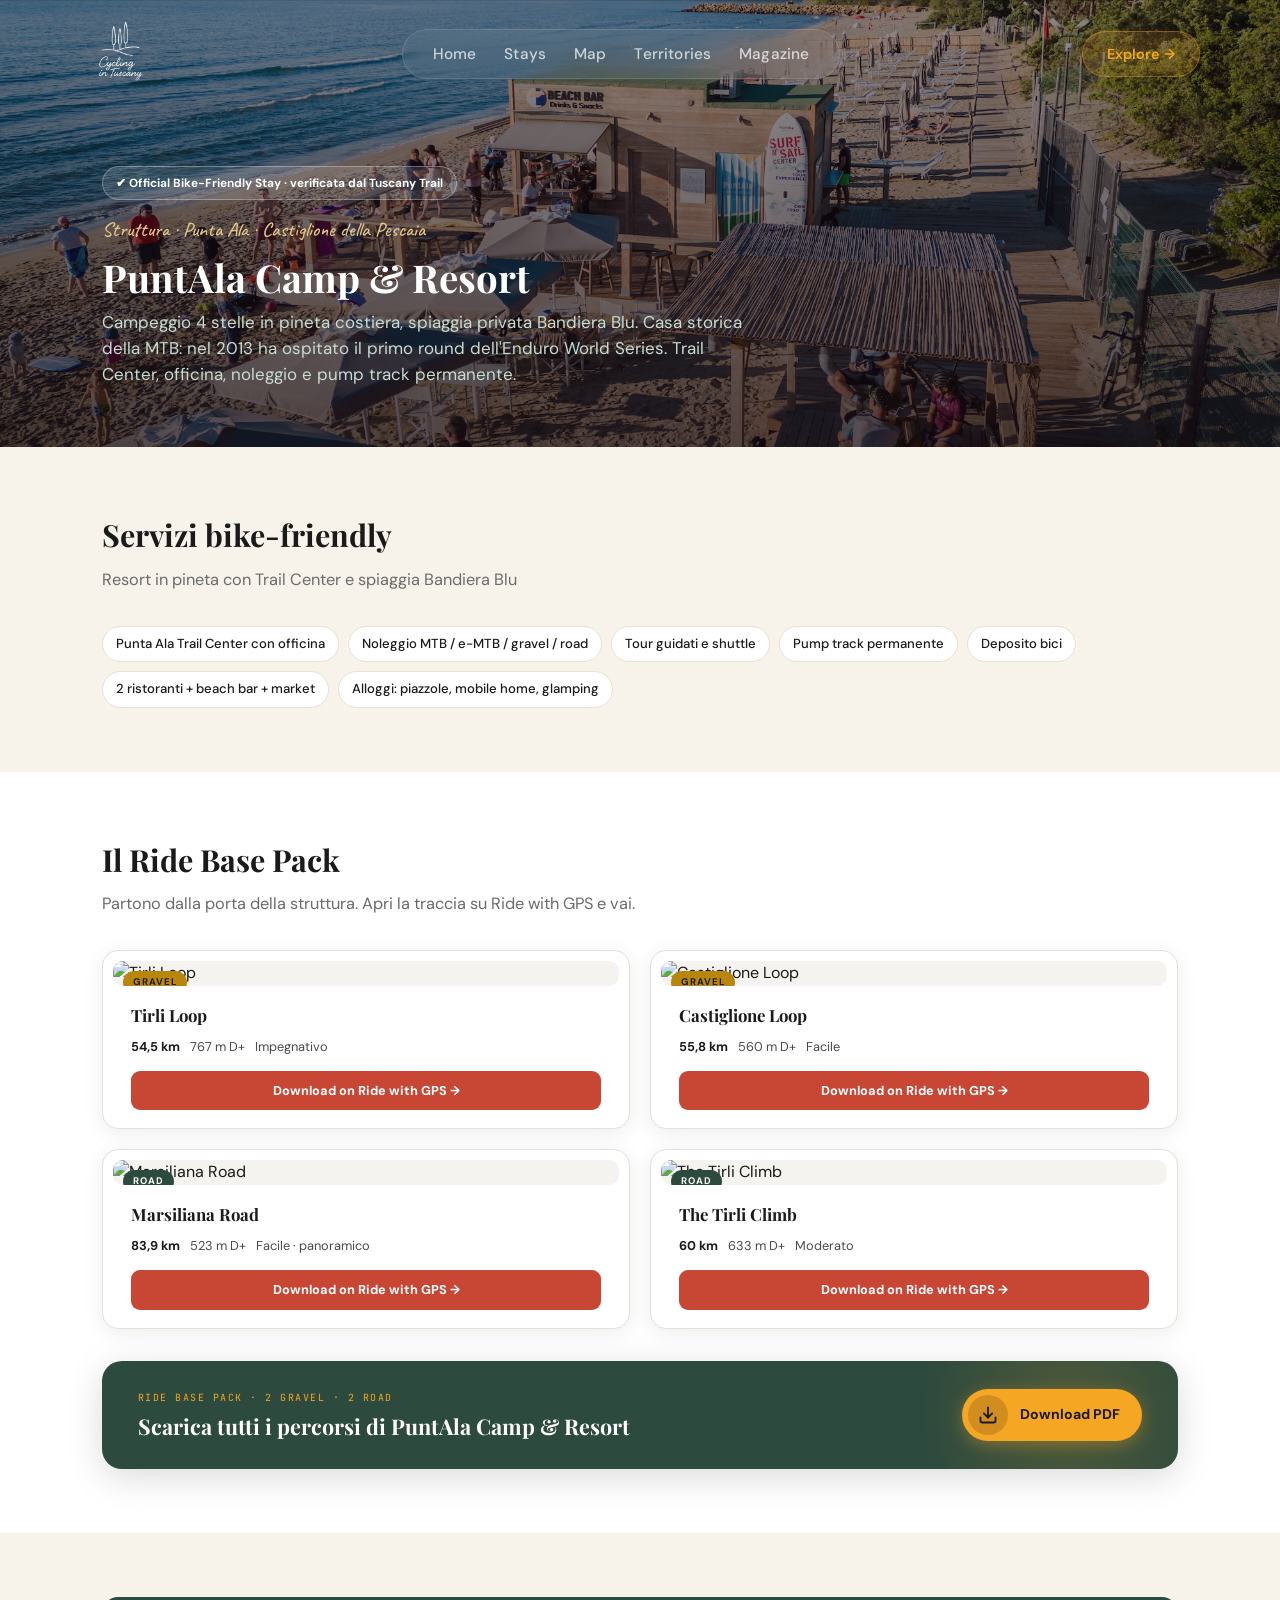
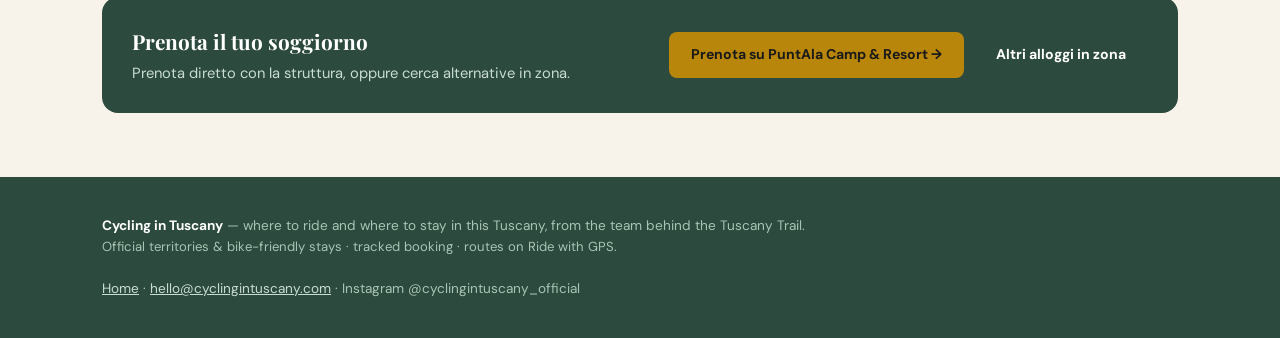
==== commit 06ba8e59: "route card: immagine traccia a dimensione naturale, nessun crop" ====
--- a/strutture/punta-ala.html
+++ b/strutture/punta-ala.html
@@ -1,8 +1,11 @@
 <!doctype html><html lang="en"><head><meta charset="utf-8">
 <meta name="viewport" content="width=device-width,initial-scale=1">
 <title>PuntAla Camp & Resort — Cycling in Tuscany</title>
+<link rel="preconnect" href="https://fonts.googleapis.com">
+<link rel="preconnect" href="https://fonts.gstatic.com" crossorigin>
+<link rel="stylesheet" href="https://fonts.googleapis.com/css2?family=Playfair+Display:ital,wght@0,600;0,700;1,600;1,700&family=Caveat:wght@500&family=DM+Sans:wght@400;500&family=JetBrains+Mono:wght@400;500&display=swap">
+<link rel="preconnect" href="https://ridewithgps.com">
 <link rel="stylesheet" href="../assets/style.css">
-<link rel="stylesheet" href="https://unpkg.com/maplibre-gl@4.7.1/dist/maplibre-gl.css"/>
 </head><body>
 <header class="nav-glass" id="main-nav">
 <div class="nav-inner">
@@ -61,7 +64,7 @@
 <section id="percorsi" style="background:#fff"><div class="wrap">
 <h2 class="sec">Il Ride Base Pack</h2><p class="sub">Partono dalla porta della struttura. Apri la traccia su Ride with GPS e vai.</p>
 <div class="grid g2"><div class="rcard">
-<div class="rcard-preview" style="background:#eef0eb"><img src="https://ridewithgps.com/routes/53993824/full.png" alt="Tirli Loop" loading="lazy" style="width:100%;height:100%;object-fit:contain;display:block">
+<div class="rcard-preview"><img src="https://ridewithgps.com/routes/53993824/full.png" alt="Tirli Loop" loading="lazy" style="width:100%;height:auto;display:block">
 <span class="rcard-badge gravel">Gravel</span></div>
 <div class="rcard-body">
 <h4>Tirli Loop</h4>
@@ -69,7 +72,7 @@
 <div class="rcard-reveal"><p class="rcard-hi">Castiglione della Pescaia, Tirli, Cala Violina</p><span class="rcard-surface">43% sterrato</span></div>
 <a class="rcard-cta" href="https://ridewithgps.com/routes/53993824" target="_blank" rel="noopener">Download on Ride with GPS →</a>
 </div></div><div class="rcard">
-<div class="rcard-preview" style="background:#eef0eb"><img src="https://ridewithgps.com/routes/53993827/full.png" alt="Castiglione Loop" loading="lazy" style="width:100%;height:100%;object-fit:contain;display:block">
+<div class="rcard-preview"><img src="https://ridewithgps.com/routes/53993827/full.png" alt="Castiglione Loop" loading="lazy" style="width:100%;height:auto;display:block">
 <span class="rcard-badge gravel">Gravel</span></div>
 <div class="rcard-body">
 <h4>Castiglione Loop</h4>
@@ -77,7 +80,7 @@
 <div class="rcard-reveal"><p class="rcard-hi">Castiglione, Pian d'Alma, Diaccia Botrona</p><span class="rcard-surface">52% gravel</span></div>
 <a class="rcard-cta" href="https://ridewithgps.com/routes/53993827" target="_blank" rel="noopener">Download on Ride with GPS →</a>
 </div></div><div class="rcard">
-<div class="rcard-preview" style="background:#eef0eb"><img src="https://ridewithgps.com/routes/53993830/full.png" alt="Marsiliana Road" loading="lazy" style="width:100%;height:100%;object-fit:contain;display:block">
+<div class="rcard-preview"><img src="https://ridewithgps.com/routes/53993830/full.png" alt="Marsiliana Road" loading="lazy" style="width:100%;height:auto;display:block">
 <span class="rcard-badge road">Road</span></div>
 <div class="rcard-body">
 <h4>Marsiliana Road</h4>
@@ -85,7 +88,7 @@
 <div class="rcard-reveal"><p class="rcard-hi">Maremma, strada della Marsiliana, Follonica</p><span class="rcard-surface">asfalto</span></div>
 <a class="rcard-cta" href="https://ridewithgps.com/routes/53993830" target="_blank" rel="noopener">Download on Ride with GPS →</a>
 </div></div><div class="rcard">
-<div class="rcard-preview" style="background:#eef0eb"><img src="https://ridewithgps.com/routes/53994046/full.png" alt="The Tirli Climb" loading="lazy" style="width:100%;height:100%;object-fit:contain;display:block">
+<div class="rcard-preview"><img src="https://ridewithgps.com/routes/53994046/full.png" alt="The Tirli Climb" loading="lazy" style="width:100%;height:auto;display:block">
 <span class="rcard-badge road">Road</span></div>
 <div class="rcard-body">
 <h4>The Tirli Climb</h4>
--- a/assets/style.css
+++ b/assets/style.css
@@ -1,4 +1,3 @@
-@import url('https://fonts.googleapis.com/css2?family=Playfair+Display:ital,wght@0,600;0,700;1,600;1,700&family=Caveat:wght@500&family=DM+Sans:wght@400;500&family=JetBrains+Mono:wght@400;500&display=swap');
 
 :root{
   --font-display:'Playfair Display',Georgia,serif;
@@ -203,7 +202,7 @@
 /* route cards */
 .rcard{background:var(--surface);border:1px solid var(--border);border-radius:16px;overflow:hidden;box-shadow:var(--shadow-md);transition:transform .3s cubic-bezier(.25,1,.5,1),box-shadow .3s ease;padding:10px 10px 0}
 .rcard:hover{transform:translateY(-5px);box-shadow:var(--shadow-lg)}
-.rcard-preview{position:relative;height:280px;overflow:hidden;border-radius:10px}
+.rcard-preview{position:relative;border-radius:10px;overflow:hidden;background:#f5f3ef}
 .rp-gravel{background:linear-gradient(135deg,#c9960e 0%,#7a5010 100%)}
 .rp-road{background:linear-gradient(135deg,#2d4a3e 0%,#182d25 100%)}
 .rcard-badge{position:absolute;top:10px;left:10px;font-size:.6rem;font-weight:700;letter-spacing:.1em;text-transform:uppercase;padding:4px 10px;border-radius:999px;font-family:var(--font-body)}
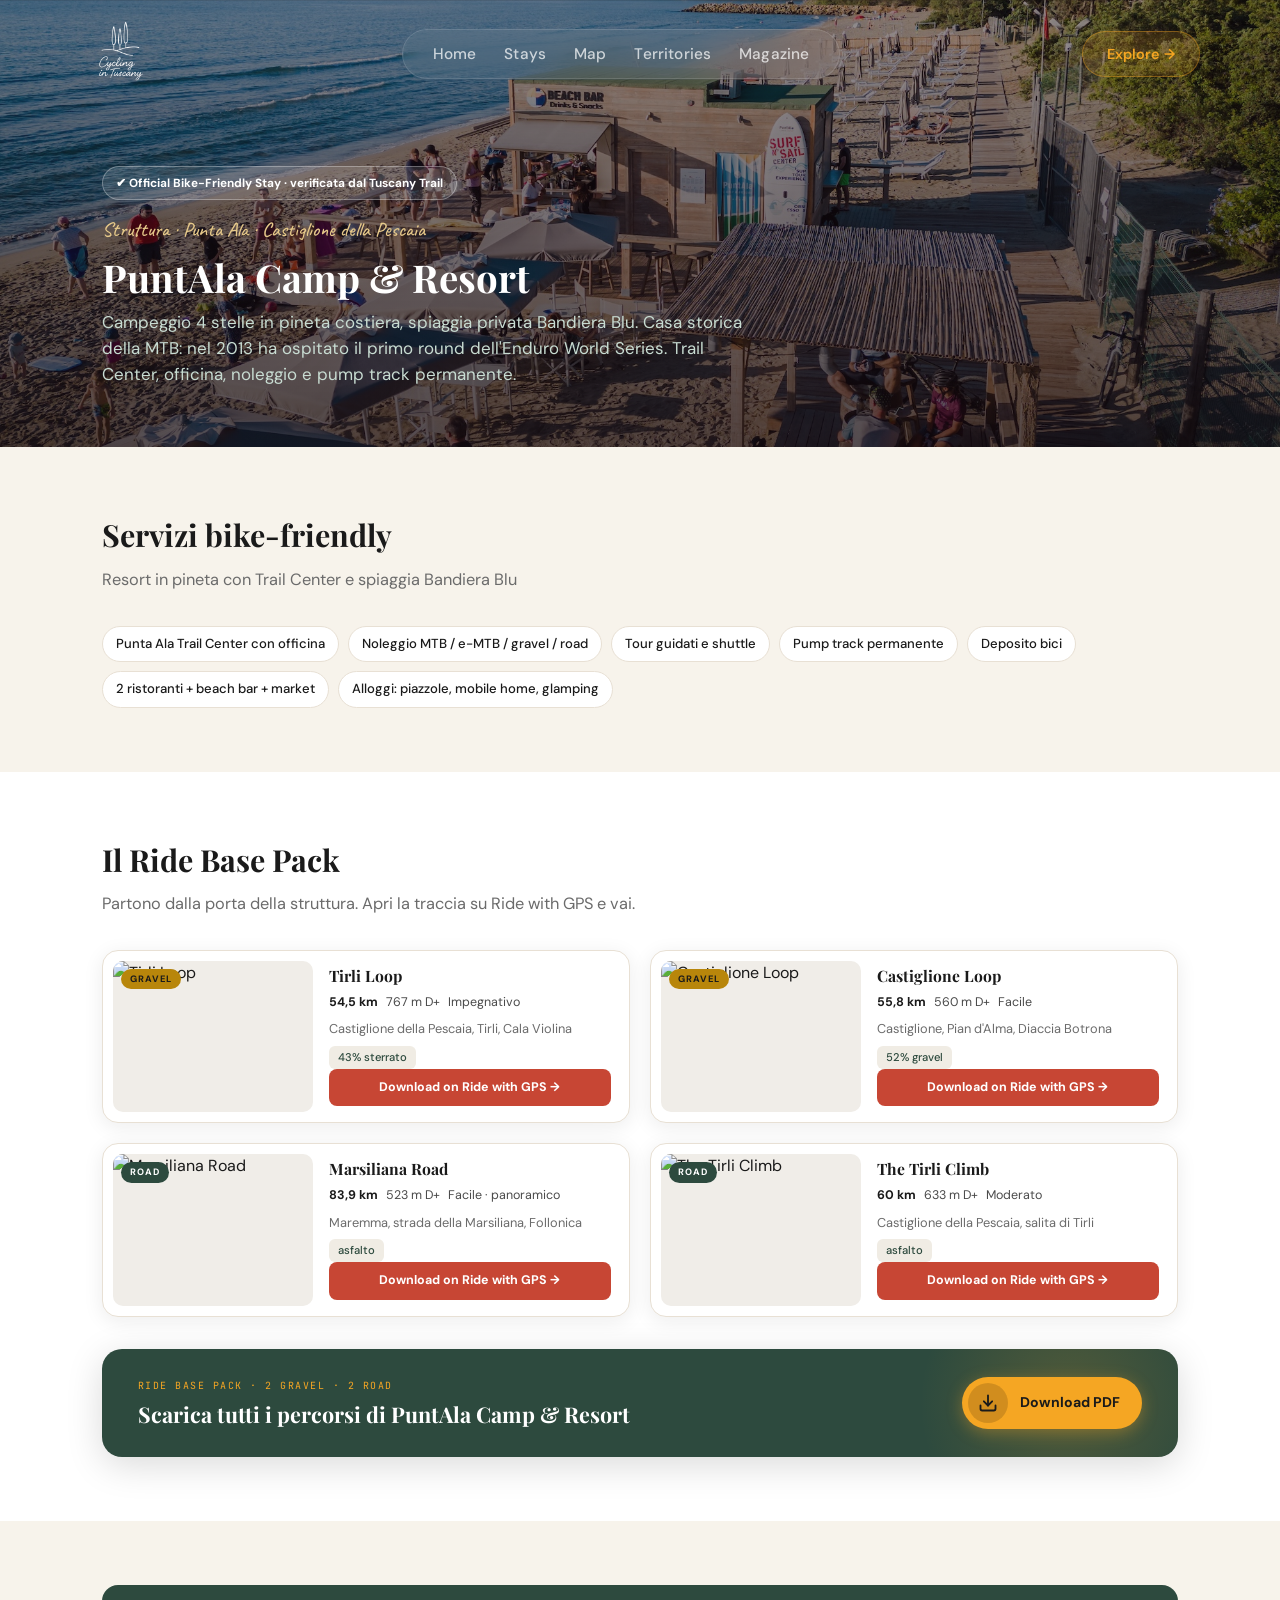
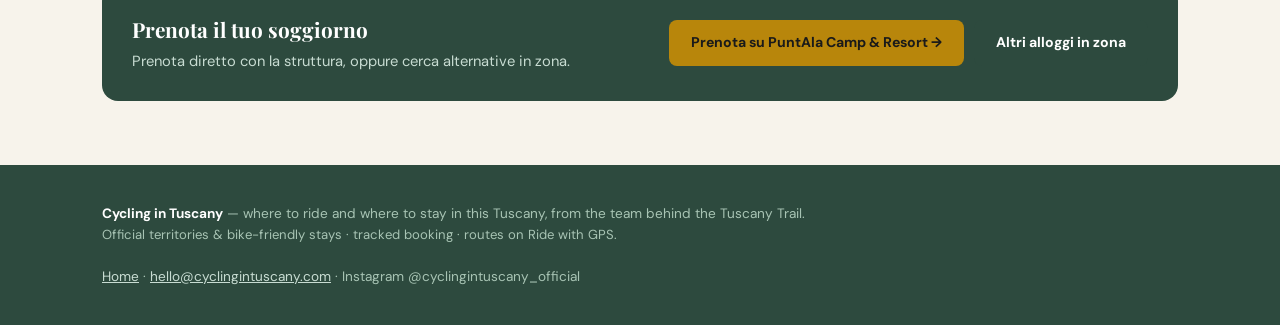
==== commit 7659aaf2: "route card: layout orizzontale compatto, traccia visible con object-fit:contain" ====
--- a/strutture/punta-ala.html
+++ b/strutture/punta-ala.html
@@ -64,7 +64,7 @@
 <section id="percorsi" style="background:#fff"><div class="wrap">
 <h2 class="sec">Il Ride Base Pack</h2><p class="sub">Partono dalla porta della struttura. Apri la traccia su Ride with GPS e vai.</p>
 <div class="grid g2"><div class="rcard">
-<div class="rcard-preview"><img src="https://ridewithgps.com/routes/53993824/full.png" alt="Tirli Loop" loading="lazy" style="width:100%;height:auto;display:block">
+<div class="rcard-preview"><img src="https://ridewithgps.com/routes/53993824/full.png" alt="Tirli Loop" loading="lazy">
 <span class="rcard-badge gravel">Gravel</span></div>
 <div class="rcard-body">
 <h4>Tirli Loop</h4>
@@ -72,7 +72,7 @@
 <div class="rcard-reveal"><p class="rcard-hi">Castiglione della Pescaia, Tirli, Cala Violina</p><span class="rcard-surface">43% sterrato</span></div>
 <a class="rcard-cta" href="https://ridewithgps.com/routes/53993824" target="_blank" rel="noopener">Download on Ride with GPS →</a>
 </div></div><div class="rcard">
-<div class="rcard-preview"><img src="https://ridewithgps.com/routes/53993827/full.png" alt="Castiglione Loop" loading="lazy" style="width:100%;height:auto;display:block">
+<div class="rcard-preview"><img src="https://ridewithgps.com/routes/53993827/full.png" alt="Castiglione Loop" loading="lazy">
 <span class="rcard-badge gravel">Gravel</span></div>
 <div class="rcard-body">
 <h4>Castiglione Loop</h4>
@@ -80,7 +80,7 @@
 <div class="rcard-reveal"><p class="rcard-hi">Castiglione, Pian d'Alma, Diaccia Botrona</p><span class="rcard-surface">52% gravel</span></div>
 <a class="rcard-cta" href="https://ridewithgps.com/routes/53993827" target="_blank" rel="noopener">Download on Ride with GPS →</a>
 </div></div><div class="rcard">
-<div class="rcard-preview"><img src="https://ridewithgps.com/routes/53993830/full.png" alt="Marsiliana Road" loading="lazy" style="width:100%;height:auto;display:block">
+<div class="rcard-preview"><img src="https://ridewithgps.com/routes/53993830/full.png" alt="Marsiliana Road" loading="lazy">
 <span class="rcard-badge road">Road</span></div>
 <div class="rcard-body">
 <h4>Marsiliana Road</h4>
@@ -88,7 +88,7 @@
 <div class="rcard-reveal"><p class="rcard-hi">Maremma, strada della Marsiliana, Follonica</p><span class="rcard-surface">asfalto</span></div>
 <a class="rcard-cta" href="https://ridewithgps.com/routes/53993830" target="_blank" rel="noopener">Download on Ride with GPS →</a>
 </div></div><div class="rcard">
-<div class="rcard-preview"><img src="https://ridewithgps.com/routes/53994046/full.png" alt="The Tirli Climb" loading="lazy" style="width:100%;height:auto;display:block">
+<div class="rcard-preview"><img src="https://ridewithgps.com/routes/53994046/full.png" alt="The Tirli Climb" loading="lazy">
 <span class="rcard-badge road">Road</span></div>
 <div class="rcard-body">
 <h4>The Tirli Climb</h4>
--- a/assets/style.css
+++ b/assets/style.css
@@ -200,24 +200,27 @@
 .card h3{margin:.1em 0 .4em;font-size:1.12rem}.card p{margin:0;color:#4a4a4a;font-size:.92rem}
 .chips{display:flex;flex-wrap:wrap;gap:9px}.chip{background:#fff;border:1px solid var(--border);border-radius:999px;padding:7px 13px;font-size:.82rem;font-weight:500}
 /* route cards */
-.rcard{background:var(--surface);border:1px solid var(--border);border-radius:16px;overflow:hidden;box-shadow:var(--shadow-md);transition:transform .3s cubic-bezier(.25,1,.5,1),box-shadow .3s ease;padding:10px 10px 0}
-.rcard:hover{transform:translateY(-5px);box-shadow:var(--shadow-lg)}
-.rcard-preview{position:relative;border-radius:10px;overflow:hidden;background:#f5f3ef}
-.rp-gravel{background:linear-gradient(135deg,#c9960e 0%,#7a5010 100%)}
-.rp-road{background:linear-gradient(135deg,#2d4a3e 0%,#182d25 100%)}
-.rcard-badge{position:absolute;top:10px;left:10px;font-size:.6rem;font-weight:700;letter-spacing:.1em;text-transform:uppercase;padding:4px 10px;border-radius:999px;font-family:var(--font-body)}
+.rcard{background:var(--surface);border:1px solid var(--border);border-radius:16px;overflow:hidden;box-shadow:var(--shadow-md);transition:transform .3s cubic-bezier(.25,1,.5,1),box-shadow .3s ease;display:flex;align-items:stretch}
+.rcard:hover{transform:translateY(-3px);box-shadow:var(--shadow-lg)}
+.rcard-preview{position:relative;width:38%;flex-shrink:0;background:#f0ede8;margin:10px 0 10px 10px;border-radius:10px;overflow:hidden;min-height:150px}
+.rcard-preview img{position:absolute;inset:0;width:100%;height:100%;object-fit:contain;display:block}
+.rcard-badge{position:absolute;top:8px;left:8px;font-size:.58rem;font-weight:700;letter-spacing:.1em;text-transform:uppercase;padding:3px 9px;border-radius:999px;font-family:var(--font-body);z-index:1}
 .rcard-badge.gravel{background:#b8860b;color:#1a1a1a}
 .rcard-badge.road{background:#2d4a3e;color:#fff}
-.rcard-body{padding:16px 18px 18px}
-.rcard h4{margin:0 0 9px;font-size:1.05rem;font-family:var(--font-display);color:var(--fg)}
-.rcard-meta{display:flex;gap:10px;flex-wrap:wrap;font-size:.8rem;color:#4a4a4a}
+.rcard-body{flex:1;min-width:0;padding:16px 18px 16px 16px;display:flex;flex-direction:column}
+.rcard h4{margin:0 0 7px;font-size:.98rem;font-family:var(--font-display);color:var(--fg);line-height:1.2}
+.rcard-meta{display:flex;gap:8px;flex-wrap:wrap;font-size:.78rem;color:#4a4a4a}
 .rcard-meta b{color:var(--fg);font-weight:700}
-.rcard-reveal{max-height:0;overflow:hidden;transition:max-height .3s ease,opacity .25s ease;opacity:0}
-.rcard:hover .rcard-reveal{max-height:120px;opacity:1}
-.rcard-hi{font-size:.82rem;color:var(--muted);margin:9px 0 6px}
-.rcard-surface{display:inline-block;font-size:.72rem;color:var(--dark);background:#f0ece4;border-radius:6px;padding:3px 9px;font-weight:500;font-family:var(--font-body)}
-.rcard-cta{display:block;margin-top:14px;background:var(--ev);color:#fff;font-weight:700;font-size:.8rem;padding:10px 14px;border-radius:9px;text-decoration:none;text-align:center;font-family:var(--font-body)}
+.rcard-hi{font-size:.8rem;color:var(--muted);margin:8px 0 5px;line-height:1.45}
+.rcard-surface{display:inline-block;font-size:.7rem;color:var(--dark);background:#f0ece4;border-radius:6px;padding:3px 9px;font-weight:500;font-family:var(--font-body)}
+.rcard-cta{display:block;margin-top:auto;padding-top:12px;background:var(--ev);color:#fff;font-weight:700;font-size:.78rem;padding:9px 13px;border-radius:8px;text-decoration:none;text-align:center;font-family:var(--font-body)}
 .rcard-cta:hover{background:var(--ev-dark);color:#fff}
+@media(max-width:640px){
+  .rcard{flex-direction:column}
+  .rcard-preview{width:auto;margin:8px 8px 0;min-height:0;aspect-ratio:16/8}
+  .rcard-preview img{position:absolute;inset:0;width:100%;height:100%;object-fit:contain}
+  .rcard-body{padding:14px 16px 16px}
+}
 .g2{grid-template-columns:repeat(2,1fr)}@media(max-width:820px){.g2{grid-template-columns:1fr}}
 
 /* subpage hero */
